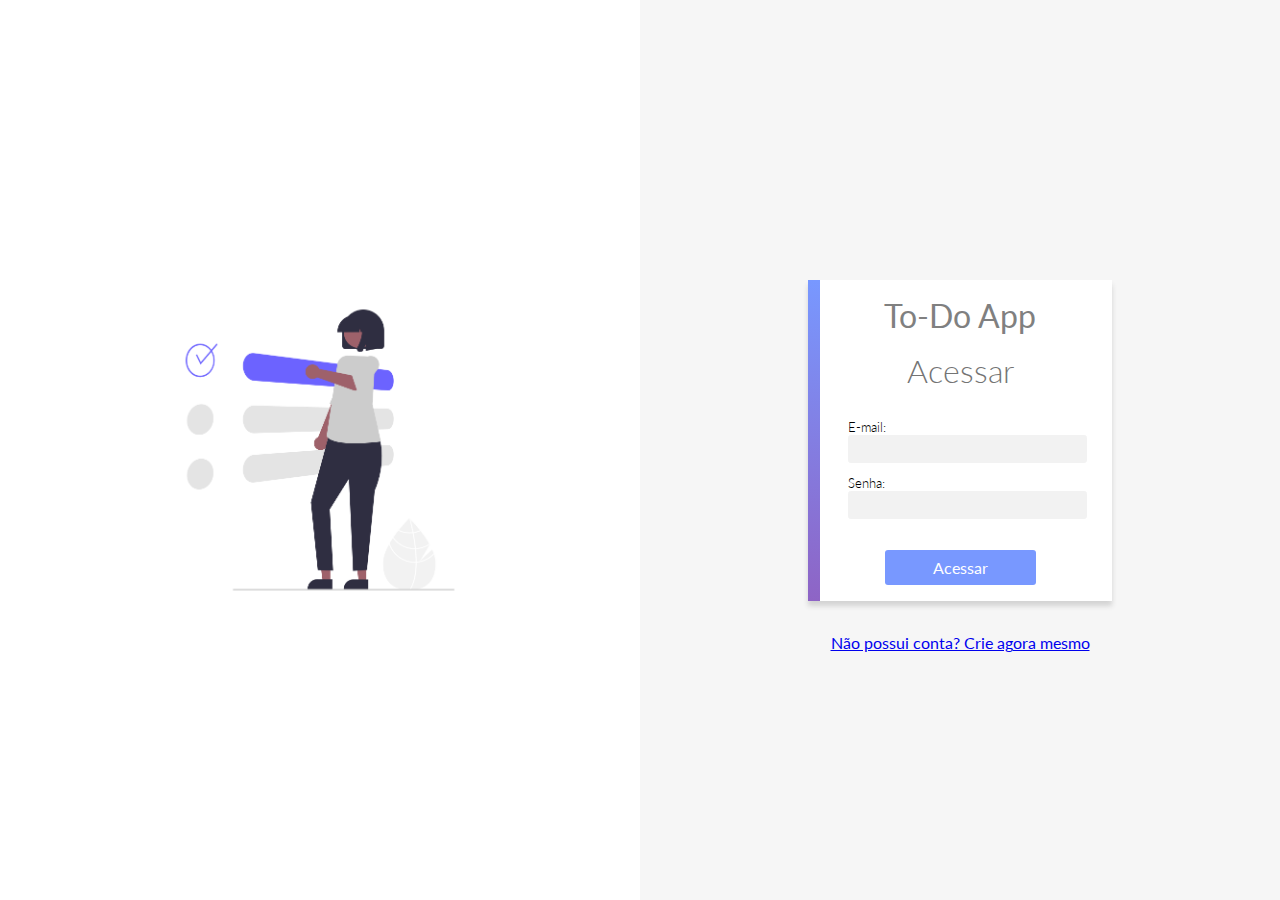
==== index.html @ a6fde6d9 "montando o github" ====
<!DOCTYPE html>
<html lang="pt-BR">

<head>
  <meta charset="UTF-8">
  <meta http-equiv="X-UA-Compatible" content="IE=edge">
  <meta name="viewport" content="width=device-width, initial-scale=1.0">
  <title>To-Do App</title>

  <!-- ---------------- estilos compartilhados entre login e signup ---------------- -->
  <link rel="stylesheet" href="styles/acesso.css">

</head>

<body>
  <div class="left">
    <img src="./assets/pessoa-login.png" alt="">
  </div>

  <div class="right">
    <form>
      <div class="form-header">
        <p>To-Do App</p>
      </div>
      <h1>Acessar</h1>
      <label>
        E-mail:
        <input id="inputEmail" type="text">
      </label>
      <label>
        Senha:
        <input id="inputPassword" type="password">
      </label>

      <button type="submit">Acessar</button>

    </form>
    <div class="ingressar">
      <a href="signup.html">Não possui conta? Crie agora mesmo</a>
    </div>
  </div>

</body>

</html>
---- styles/acesso.css ----
@import url('./common.css');

body {
  display: flex;
}

h1 {
  color: rgb(116, 116, 116);
  font-weight: 300;
  margin: .5em 0;
}

form {
  position: relative;
  max-width: 26em;
  background-color: white;
  display: flex;
  align-items: center;
  flex-direction: column;
  margin: 2em auto;
  box-shadow: 0 5px 5px lightgrey;
  padding: 1em 2.5em;
  box-sizing: border-box;
}

form:after {
  position: absolute;
  content: '';
  width: .7em;
  height: 100%;
  top: 0;
  left: 0;
  background: linear-gradient(var(--primary), var(--secondary));
}

/* Estilo adicionado pelo prof Marcos M. */
small {
  display: flex;
  font-size: 12px;
  font-weight: bold;
  color: #E9554EBB;
}

input {
  width: 100%;
  padding: .4em .5em;
  background-color: var(--app-grey);
  border: 1px solid var(--app-grey);
  border-radius: .2em;
}

input:focus {
  outline: none;
  border: 1px solid lightgrey;
}

label {
  width: 100%;
  font-weight: 300;
  margin-bottom: -.1em;
  margin-top: 1em;
  font-size: .8em;
}

button {
  padding: .5em 3em;
  background-color: var(--primary);
  color: white;
  margin-top: 2em;
  font-weight: 400;
  font-size: 1em;
}

.form-header {
  color: grey;
  font-size: 2em;
}

.ingressar {
  text-align: center;
}

.left {
  width: 50%;
  background-color: white;
  text-align: center;
  display: flex;
  align-items: center;
  justify-content: center;
}

.left img {
  width: 60%;
}

.right {
  width: 50%;
  display: flex;
  flex-direction: column;
  align-items: center;
  justify-content: center;
}
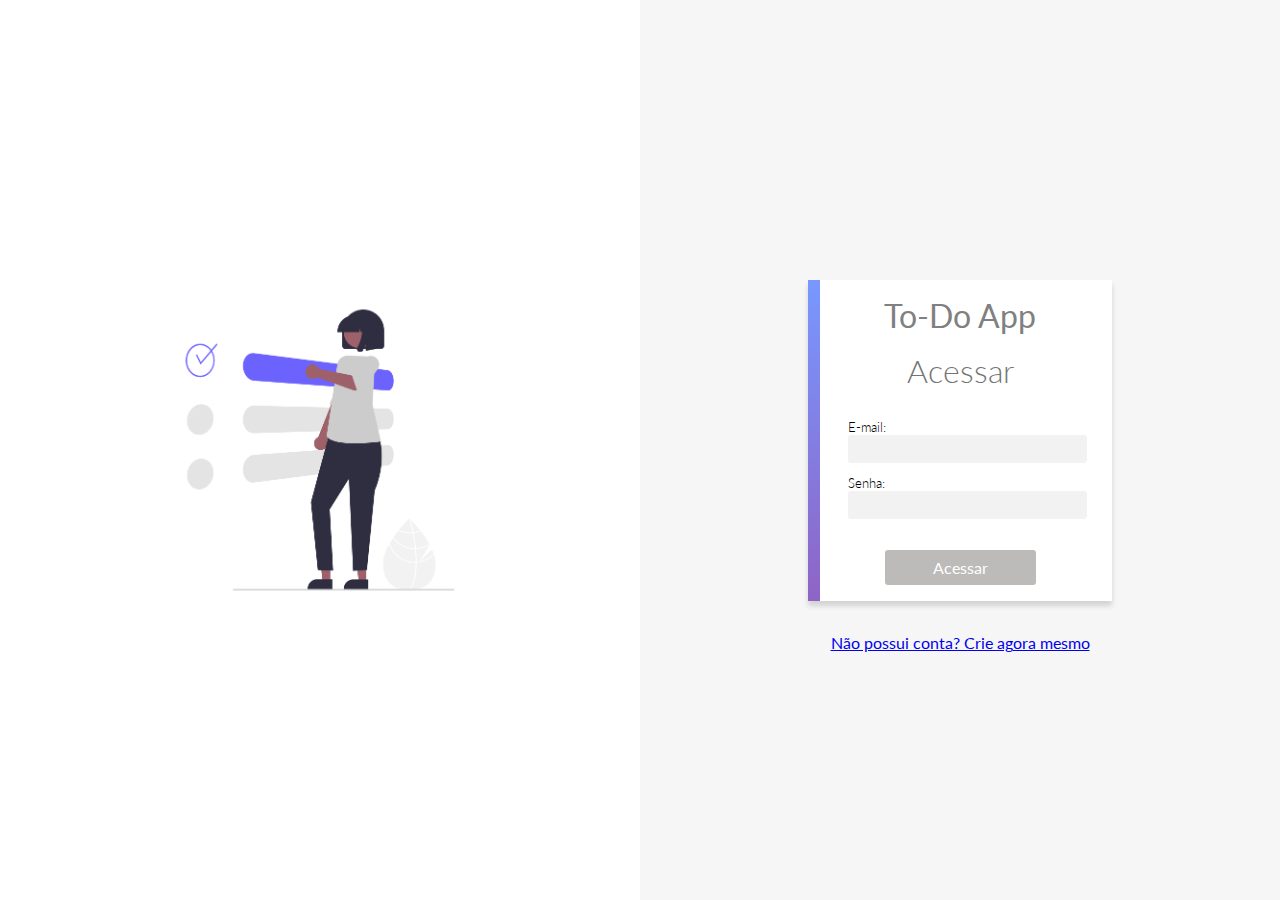
==== commit 13a7b7d9: "validação do login" ====
--- a/index.html
+++ b/index.html
@@ -26,13 +26,15 @@
       <label>
         E-mail:
         <input id="inputEmail" type="text">
+        <small id="smallEmail"></small>
       </label>
       <label>
         Senha:
         <input id="inputPassword" type="password">
+        <small id="smallSenha"></small>
       </label>
 
-      <button type="submit">Acessar</button>
+      <button type="submit" disabled>Acessar</button>
 
     </form>
     <div class="ingressar">
@@ -40,6 +42,8 @@
     </div>
   </div>
 
+  <script src="./javascript/login.js"></script>
+  
 </body>
 
 </html>--- a/styles/acesso.css
+++ b/styles/acesso.css
@@ -64,11 +64,21 @@
 
 button {
   padding: .5em 3em;
-  background-color: var(--primary);
+  background-color: #7898FF;
   color: white;
   margin-top: 2em;
   font-weight: 400;
   font-size: 1em;
+}
+
+button:hover {
+  background-color: #1b49e2;
+  cursor: pointer;
+}
+
+button:disabled {
+  background-color: #979292A1;
+  cursor: auto;
 }
 
 .form-header {
